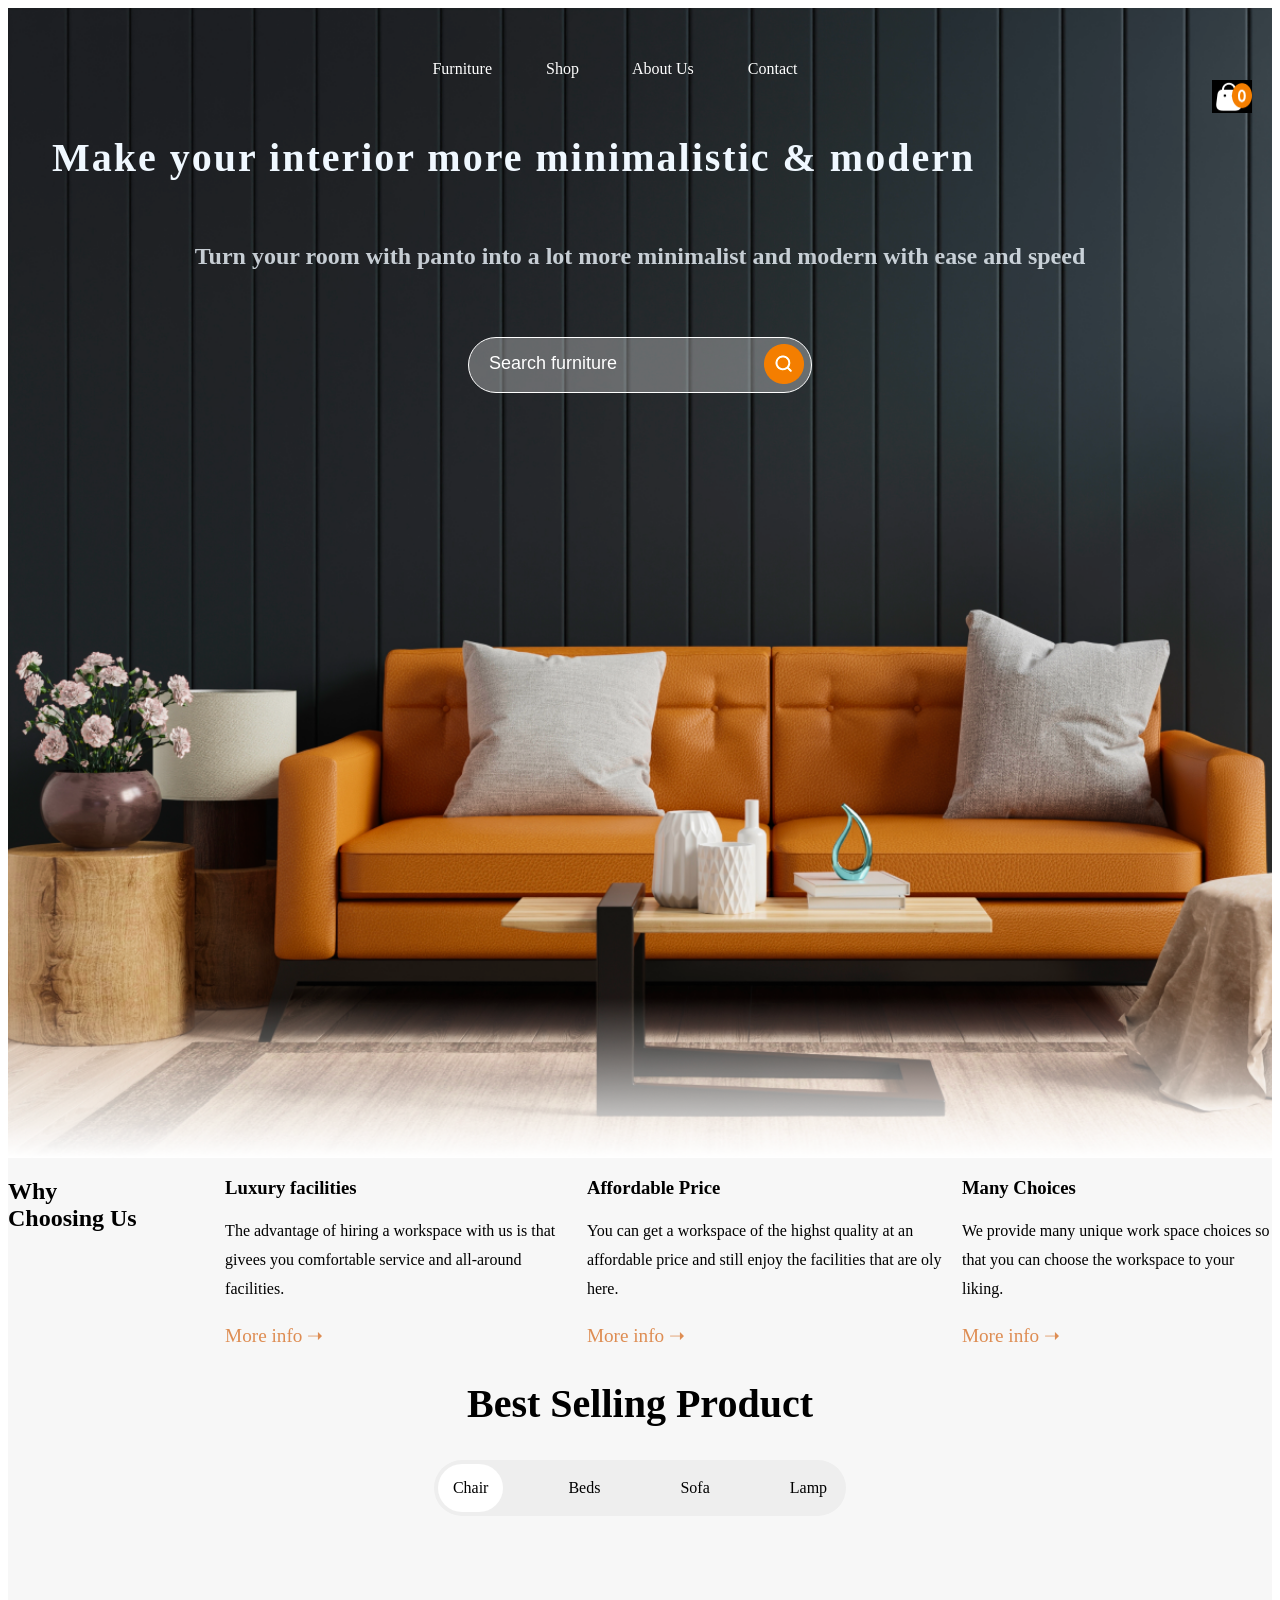
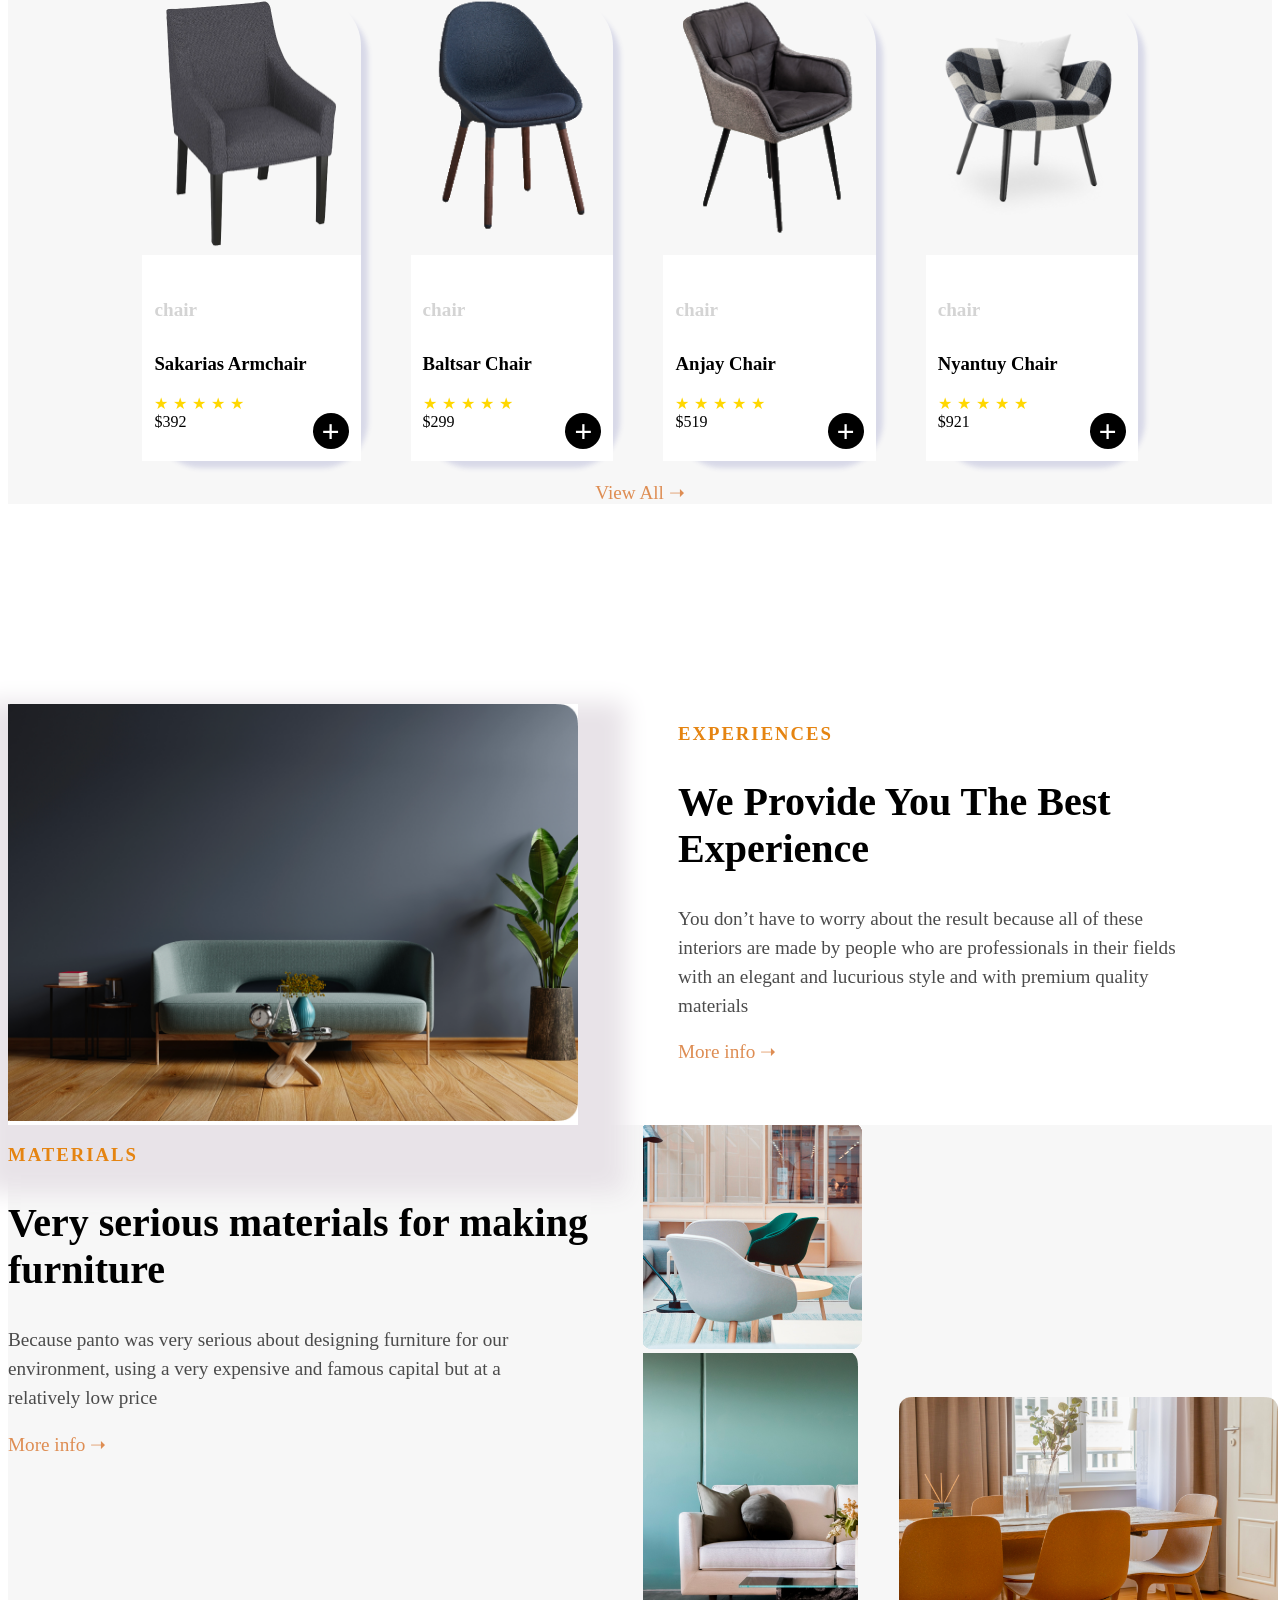
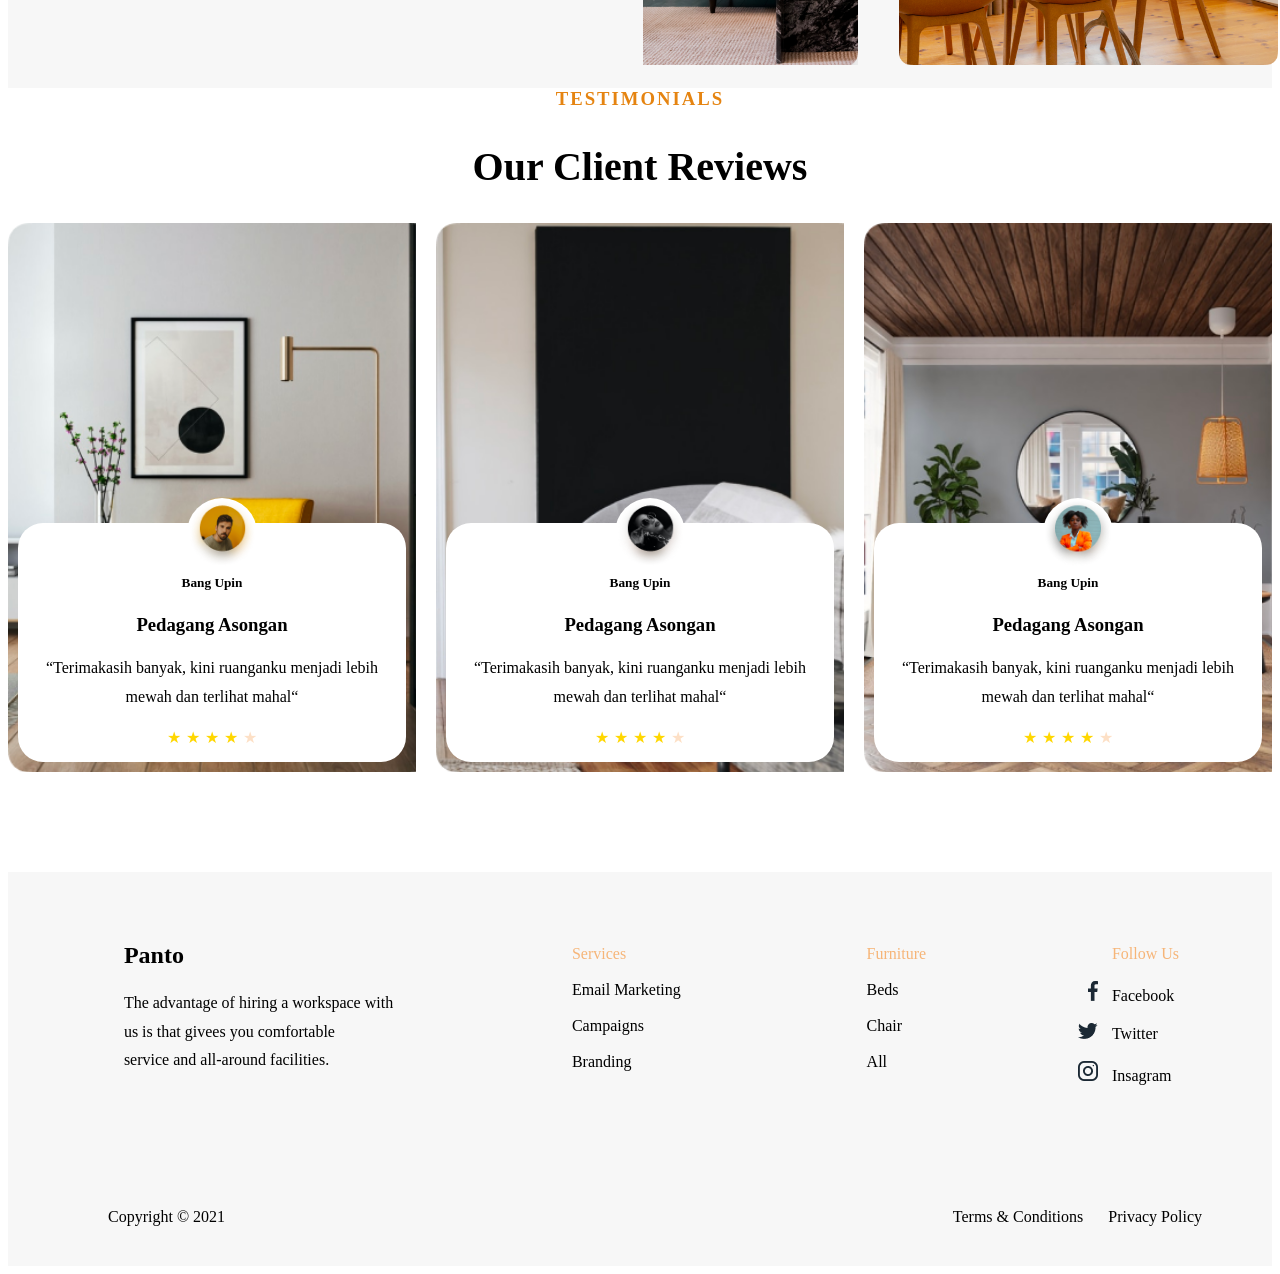
==== index.html @ 73bd2133 "initial nuclear design markup project" ====
<!DOCTYPE html>
<html>
    <head>

        <link rel="stylesheet" href="style.css">

    </head>
    <body>
        <div id="main-container"> 
<header id="main-header"> 
    <div id="top-bar"> 
    <nav>
       <a href="#"> furniture</a>
        <a href="#">shop</a>  
        <a href="#"> about us</a>
        <a href="#">contact</a>
    </nav>

    <img class="cart-btn" src="images/cart.png"> 

</div>


    <h1 class="hero-title">Make your interior more
        minimalistic & modern </h1>
        <h3 class="hero-subtitle"> Turn your room with panto into a lot more minimalist
            and modern with ease and speed</h3>

           <div class="search-bar-wrapper">
            <input type="search" placeholder="Search furniture" class="search-bar">
            <img class="search-btn" src="images/searchbtn.png" alt="search"> 
           </div> 
</header>

<section id="why-choose-us">
    
    <div class="features">
        <div style="width: 400px; ">
            <h2>Why <br> Choosing Us</h2>
        </div> 
        <div class="feature"> 
<h3>Luxury facilities </h3>
<p>The advantage of hiring a workspace with us is that givees you comfortable service and all-around facilities. </p>
<a href="#" class="arrow"> More info &#10141;</a>
        </div>
        <div class="feature">
            <h3>Affordable Price </h3>
            <p>You can get a workspace of the highst quality at an affordable price and still enjoy the facilities that are oly here. </p>
            <a href="#" class="arrow"> More info &#10141;</a>
                    </div>
                    <div class="feature">
                        <h3>Many Choices </h3>
                        <p>We provide many unique work space choices so that you can choose the workspace to your liking. </p>
                        <a href="#" class="arrow"> More info &#10141;</a>
                                </div>            
    </div>

</section>

<section>
    <div class="text-center">
        <h1>  Best Selling Product </h1>
        <div id="chairs-slider">
            <div class="active">Chair</div>
            <div>Beds</div>
            <div>Sofa</div>
            <div>Lamp</div>
        </div>
    </div>
    
    <div class="slides-container"> 
        <div class="slide-item">
            <img src="images/chair1.png" alt="chair1">
            <div class="slide-item-content">
                <h5>chair</h5>
                <h3> Sakarias Armchair </h3>
                <div class="rating-bar"> 
                    <div>&#9733;</div>
                    <div>&#9733;</div>
                    <div>&#9733;</div>
                    <div>&#9733;</div>
                    <div>&#9733;</div>
                </div>
                <div class="price-bar"> 
                    <div>$392</div>
                    <div class="plus-btn">&#43;</div>
                </div>
            </div>
        </div>
        <div class="slide-item">
            <img src="images/chair2.png" alt="chair1">
            <div class="slide-item-content">
                <h5>chair</h5>
                <h3> Baltsar Chair </h3>
                <div class="rating-bar"> 
                    <div>&#9733;</div>
                    <div>&#9733;</div>
                    <div>&#9733;</div>
                    <div>&#9733;</div>
                    <div>&#9733;</div>
                </div>
                <div class="price-bar"> 
                    <div>$299</div>
                    <div class="plus-btn">&#43;</div>
                </div>
            </div>
        </div>
        <div class="slide-item">
            <img src="images/chair3.png" alt="chair1">
            <div class="slide-item-content">
                <h5>chair</h5>
                <h3> Anjay Chair </h3>
                <div class="rating-bar"> 
                    <div>&#9733;</div>
                    <div>&#9733;</div>
                    <div>&#9733;</div>
                    <div>&#9733;</div>
                    <div>&#9733;</div>
                </div>
                <div class="price-bar"> 
                    <div>$519</div>
                    <div class="plus-btn">&#43;</div>
                </div>
            </div>
        </div>
        <div class="slide-item">
            <img src="images/chair4.png" alt="chair1">
            <div class="slide-item-content">
                <h5>chair</h5>
                <h3>Nyantuy Chair </h3>
                <div class="rating-bar"> 
                    <div>&#9733;</div>
                    <div>&#9733;</div>
                    <div>&#9733;</div>
                    <div>&#9733;</div>
                    <div>&#9733;</div>
                </div>
                <div class="price-bar"> 
                    <div>$921</div>
                    <div class="plus-btn">&#43;</div>
                </div>
            </div>
        </div>
    </div> 
    
    <a class="arrow text-center"> View All &#10141;</a> 

</section>


<section  style="background-color:#fff;display: flex;gap:100px;padding-top: 200px;">
   
<div style="box-shadow: 12px 33px 23px 35px rgba(232,227,232,1);"> 
    <img src="images/2.png" alt="Sofa" >
</div>

<div> 
    <h3 style="color:#E58411;letter-spacing: 2px;"> EXPERIENCES </h3>
    <h2 style="font-weight: bold;font-size: 2.5rem;"> We Provide You The Best Experience </h2>
    <p style="font-size: 1.2rem;color: #4B4B4B;"> You don’t have to worry about the result because all
        of these <br> interiors are made by people
        who are professionals in their fields <br>
        with an elegant and lucurious
         style and with premium quality <br> materials</p>
         <a href="#" class="arrow"> More info &#10141;</a>

        </div>
</section>

<section>
   <div class="photos"> 
     <div>
        <h3 style="color:#E58411;letter-spacing: 2px;">MATERIALS</h3>
        <h2 style="font-weight: bold;font-size: 2.5rem;"> Very serious materials for making furniture </h2>
        <p style="font-size: 1.2rem;color: #4B4B4B;">Because panto was very serious about designing furniture for
            our <br> environment, using a very expensive and
            famous capital but at a <br> relatively low price</p>
            <a href="#" class="arrow"> More info &#10141;</a>
    </div>
    
        <div> 
            <img src="images/11.png" alt="">
           <img src="images/12.png" alt="">
   </div>
   <div style="align-self:self-end" >
       <img src="images/3.png" alt="">
   </div>
      
</div>
</section>


    <section style="background-color: #FFFFFF;padding-bottom: 100px;">

   <div>
   <h3 style="color:#E58411;letter-spacing: 2px;text-align: center;">TESTIMONIALS </h3>
    <h2 style="font-weight: bold;font-size: 2.5rem;text-align: center;"> Our Client Reviews</h2>
</div>
<div class= "testimonials"> 
    <div class="testimonials-item" style="background-image: url(images/yellowchair.png);">
        <div class="testimonial-item-content">
            <div class="pos-relative" style="height: 30px;">
                <div class="testimonial-person" style="background-image: url(images/person1.png); "></div>
            </div>
            <h5>Bang Upin</h5>
            <h3> Pedagang Asongan </h3>
            <p>“Terimakasih banyak, kini ruanganku menjadi lebih mewah dan terlihat mahal“</p>
            
            <div class="rating-bar" style="justify-content: center;"> 
                <div>&#9733;</div>
                <div>&#9733;</div>
                <div>&#9733;</div>
                <div>&#9733;</div>
                <div style="color: #FDE0C6;">&#9733;</div>
            </div>
        </div>
     </div>   
     <div class="testimonials-item" style="background-image: url(images/blackcanvas.png);">
        <div class="testimonial-item-content">
            <div class="pos-relative" style="height: 30px;">
                <div class="testimonial-person" style="background-image: url(images/person2.png); "></div>
            </div>
            <h5>Bang Upin</h5>
            <h3> Pedagang Asongan </h3>
            <p>“Terimakasih banyak, kini ruanganku menjadi lebih mewah dan terlihat mahal“</p>
            
            <div class="rating-bar" style="justify-content: center;"> 
                <div>&#9733;</div>
                <div>&#9733;</div>
                <div>&#9733;</div>
                <div>&#9733;</div>
                <div style="color: #FDE0C6;">&#9733;</div>
            </div>
        </div>
     </div>   
     <div class="testimonials-item" style="background-image: url(images/roundmirror.png);">
        <div class="testimonial-item-content">
            <div class="pos-relative" style="height: 30px;">
                <div class="testimonial-person" style="background-image: url(images/person3.png); "></div>
            </div>
            <h5>Bang Upin</h5>
            <h3> Pedagang Asongan </h3>
            <p>“Terimakasih banyak, kini ruanganku menjadi lebih mewah dan terlihat mahal“</p>
            
            <div class="rating-bar" style="justify-content: center;"> 
                <div>&#9733;</div>
                <div>&#9733;</div>
                <div>&#9733;</div>
                <div>&#9733;</div>
                <div style="color: #FDE0C6;">&#9733;</div>
            </div>
        </div>
     </div>   
    </div> 
</section>

    <footer style="background-color: #F7F7F7; padding: 50px 20px 20px 50px;"> 
        <div class="footer"> 
        
            <div>
            <h2>Panto </h2>
<p> The advantage of hiring a workspace with <br>
     us is that givees you comfortable <br>
     service and all-around facilities.</p>
        
        </div>
<div>
    <ul>
        <li>Services</li>
        <li>Email Marketing</li>
        <li>Campaigns</li>
        <li>Branding</li>
        
    </ul>
 </div>
    <div>    
    <ul>
        <li>Furniture</li>
        <li>Beds</li>
        <li>Chair</li>
        <li>All</li>
    </ul>
</div>

<div>
    <ul>
        <li>Follow Us</li>
        <li style="list-style-image: url(images/001-facebook.png);" > Facebook</li>
        <li style="list-style-image: url(images/003-twitter.png);">Twitter</li>
        <li style="list-style-image: url(images/004-instagram.png);">Insagram</li>
        </ul>
</div>
</div>

<div style="display:flex; justify-content: space-between;padding:100px 50px 20px 50px"> 
    <div>
     Copyright © 2021
    </div>
    <div style="display: flex; gap:25px">
        <div>Terms & Conditions</div>
        <div>Privacy Policy </div>
    </div>
</div>
</footer>
    </body>

</html>
---- style.css ----
#main-container {
width: 100%;
margin: 0 auto;
background-color: #F7F7F7;
}


#main-header{
    padding-top: 50px;
    text-align: center;
    min-height: 1100px;
    color: #ffffff;
   background-image: url('./images/design.png'); 
    background-repeat: no-repeat;
    background-size: cover;
}
#main-header a {
    color: #ffffff;
}

#top-bar{
    position: relative;
   
}

 #top-bar .cart-btn {
    position:absolute;
    right:20px;
    width:40px;
    height:35px;
    object-fit: contain;

}

/* start search bar*/

.search-bar-wrapper {
position: relative;
display: inline-block;

}

.search-btn { 
position: absolute;
right: 8px;
top:7px;

}
.search-bar{
    border-radius: 30px;
    background-color: rgba(255,255,255,0.3);
    padding: 8px 20px;
    width: 344px;
    height:56px;
    border: 1px solid #ffffff;

}

.search-bar::placeholder{
    color:#ffffff;
    font-size:18px;
}

#main-header nav a {
    size: 18px;
    line-height: 21.09px;
    margin-right: 50px;
    text-decoration: none;
    text-transform: capitalize;
    border-radius: 30px;
}

.hero-title{
    max-width: 80%;
    text-align: center;
    font-size: 80px;
    padding-right:0cqi;
    line-height: 104px;
    letter-spacing: 2px;
    color: rgb(240, 248, 255);
    }
    
    .hero-subtitle{
    height: 76px;
    text-align: center;
    font-size: 24px;
    padding-right:0cqi;
    opacity: 80%;
    line-height: 38.4px;
    color: rgb(240, 248, 255);
    }


    .features{
        display: flex;
        gap: 20px;
    }

    .arrow{
        color:rgb(222, 141, 83);
        display: block;
        margin-top:20px;
        font-size: 1.2rem;
        text-decoration: none;
    }

    #chairs-slider{
        display: inline-flex;
        gap: 50px;
        padding: 4px;
        background-color:#eee;
        border-radius: 50px;
    }
    
    #chairs-slider div{
        padding:15px;
    }
    #chairs-slider div.active{
        background-color: #ffffff;
        border-radius: 25px;
    }
.experiences{
    text-align: left;

}
h1{
    font-weight: bold;
    font-size: 2.5rem!important;
    ;
}


.slides-container {
    display: flex;
    justify-content: center;
    gap: 50px;
    margin-top: 80px;
}

.slide-item {
    border-radius: 50px;
    box-shadow: 10px 10px 5px -3px rgba(216,217,232,1);
}

.slide-item img{
    height:255px;
}
  .slide-item h5{
    color:#D4D4D4;
    font-size: 1.2rem;
  }
.plus-btn{
border-radius: 50%;
background-color: black;
padding:6px;
color:#fff;
width:24px;
height:24px;
font-size: 2rem;
display:flex;
justify-content: center;
align-items: center;
font-weight: bold;
}
.price-bar{
    display: flex;
    justify-content: space-between;
}
.rating-bar{
    display: flex;
    gap:5px;
    color:gold;
}
.slide-item-content{
    padding: 12px;
    background-color:#fff;
}
.mainFooter{
    display: flex;
    
}

.text-center {
    text-align: center;
}

p{
    line-height: 1.8rem;
}


.photos{
    display: grid;
    grid-template-columns:50%  20% 30%;
    gap: 3px;
}

img{
    max-width: 100%;
}

.testimonials{
    display: flex;
    gap:20px;
}

.testimonials-item{
    padding: 300px 10px 10px 10px;
    background-size: cover;

}


.testimonial-person {
    position: absolute;
    width: 70px;
    height: 70px;
    border-radius: 50%;
    background-color: #fff;
    top: -25px;
    left: calc(50% - 25px);
    background-repeat: no-repeat;
    background-size: contain;
    background-position: center center;
}
.testimonial-item-content{
    background: #fff;
    text-align: center;
    border-radius: 25px;
    padding:0 20px 15px 20px;

}
.pos-relative {
    position: relative;
}

.footer{
    display: flex;
   justify-content: space-around;
   
}

ul {
    list-style-type: none;
}

li{
    margin-bottom: 4px;
    padding: 7px;
}

ul :first-child{
    color: #F6B578;
}
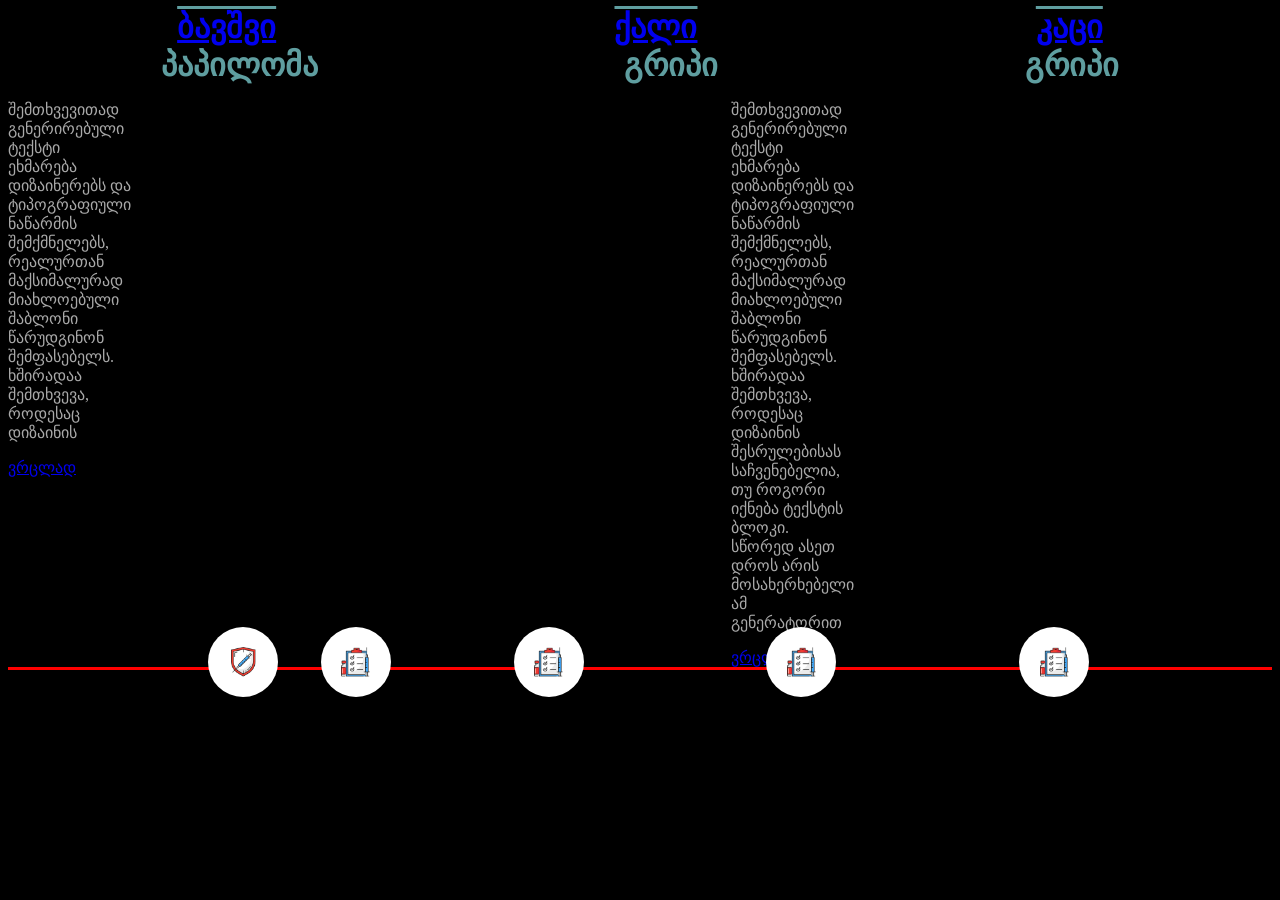
==== commit f3e1c92a: "initial project of virus project" ====
--- a/index.html
+++ b/index.html
@@ -1,308 +1,91 @@
 <!DOCTYPE html>
-<html>
-    <head>
+<html lang="en">
+<head>
+    <meta charset="UTF-8">
+    <meta name="viewport" content="width=device-width, initial-scale=1.0">
+    <link rel="stylesheet" href="style.css">
+    <title>vaccination calendar</title>
+</head>
 
-        <link rel="stylesheet" href="style.css">
+<body style="background-color: black;">
+    <header>
+        <nav class="main-nav">
+            <a href="#">ბავშვი </a>
+            <a href="#"> ქალი</a>
+            <a href="#">კაცი</a>
+        </nav>
+    </header>
 
-    </head>
-    <body>
-        <div id="main-container"> 
-<header id="main-header"> 
-    <div id="top-bar"> 
-    <nav>
-       <a href="#"> furniture</a>
-        <a href="#">shop</a>  
-        <a href="#"> about us</a>
-        <a href="#">contact</a>
-    </nav>
+<div class="virus">
+    <div>პაპილომა</div>
+    <div>გრიპი</div>
+    <div>გრიპი</div>
+</div>
 
-    <img class="cart-btn" src="images/cart.png"> 
+<div class="main-paragraphes">
+    <div>
+      <p> შემთხვევითად გენერირებული 
+        ტექსტი ეხმარება დიზაინერებს და 
+        ტიპოგრაფიული ნაწარმის 
+        შემქმნელებს, რეალურთან 
+        მაქსიმალურად მიახლოებული 
+        შაბლონი წარუდგინონ 
+        შემფასებელს. ხშირადაა 
+        შემთხვევა, როდესაც დიზაინის </p> 
+        <a href="#">ვრცლად </a>
+        </div>
+     <div>
+        <p> შემთხვევითად გენერირებული ტექსტი ეხმარება 
+            დიზაინერებს და ტიპოგრაფიული ნაწარმის 
+            შემქმნელებს, რეალურთან მაქსიმალურად 
+            მიახლოებული შაბლონი წარუდგინონ 
+            შემფასებელს. ხშირადაა შემთხვევა, როდესაც 
+            დიზაინის შესრულებისას საჩვენებელია, თუ 
+            როგორი იქნება ტექსტის ბლოკი. სწორედ ასეთ 
+            დროს არის მოსახერხებელი ამ გენერატორით </p>
+            <a href="#"> ვრცლად</a>
+        </div>
+    <div>
+        <p>
+            შემთხვევითად გენერირებული ტექსტი ეხმარება 
+            დიზაინერებს და ტიპოგრაფიული ნაწარმის 
+            შემქმნელებს, რეალურთან მაქსიმალურად 
+            მიახლოებული შაბლონი წარუდგინონ 
+            შემფასებელს. ხშირადაა შემთხვევა, როდესაც 
+            დიზაინის შესრულებისას საჩვენებელია, თუ 
+            როგორი იქნება ტექსტის ბლოკი. სწორედ ასეთ 
+            დროს არის მოსახერხებელი ამ გენერატორით
+        </p>
+        <a href="#"> ვრცლად</a>
+    </div>
+
+</div>
+
+<div class="main-equador"> 
+    
+    <div id="main"; class="circle" style="left: 200px;">    
+        <div style="background-image:url(images/firstimage.png);">
+        </div>
+    </div>
+
+    <div class="circle" style="left: calc(20% + 60px);">    
+        <div> </div>
+    </div>
+
+    <div class="circle" style="left:40%;">    
+        <div> </div>
+    </div>
+
+    <div class="circle" style="left:60%;">    
+    <div> </div>
+    </div>
+
+    <div class="circle" style="left:80%;">    
+        <div> </div>
+    </div>
 
 </div>
 
 
-    <h1 class="hero-title">Make your interior more
-        minimalistic & modern </h1>
-        <h3 class="hero-subtitle"> Turn your room with panto into a lot more minimalist
-            and modern with ease and speed</h3>
-
-           <div class="search-bar-wrapper">
-            <input type="search" placeholder="Search furniture" class="search-bar">
-            <img class="search-btn" src="images/searchbtn.png" alt="search"> 
-           </div> 
-</header>
-
-<section id="why-choose-us">
-    
-    <div class="features">
-        <div style="width: 400px; ">
-            <h2>Why <br> Choosing Us</h2>
-        </div> 
-        <div class="feature"> 
-<h3>Luxury facilities </h3>
-<p>The advantage of hiring a workspace with us is that givees you comfortable service and all-around facilities. </p>
-<a href="#" class="arrow"> More info &#10141;</a>
-        </div>
-        <div class="feature">
-            <h3>Affordable Price </h3>
-            <p>You can get a workspace of the highst quality at an affordable price and still enjoy the facilities that are oly here. </p>
-            <a href="#" class="arrow"> More info &#10141;</a>
-                    </div>
-                    <div class="feature">
-                        <h3>Many Choices </h3>
-                        <p>We provide many unique work space choices so that you can choose the workspace to your liking. </p>
-                        <a href="#" class="arrow"> More info &#10141;</a>
-                                </div>            
-    </div>
-
-</section>
-
-<section>
-    <div class="text-center">
-        <h1>  Best Selling Product </h1>
-        <div id="chairs-slider">
-            <div class="active">Chair</div>
-            <div>Beds</div>
-            <div>Sofa</div>
-            <div>Lamp</div>
-        </div>
-    </div>
-    
-    <div class="slides-container"> 
-        <div class="slide-item">
-            <img src="images/chair1.png" alt="chair1">
-            <div class="slide-item-content">
-                <h5>chair</h5>
-                <h3> Sakarias Armchair </h3>
-                <div class="rating-bar"> 
-                    <div>&#9733;</div>
-                    <div>&#9733;</div>
-                    <div>&#9733;</div>
-                    <div>&#9733;</div>
-                    <div>&#9733;</div>
-                </div>
-                <div class="price-bar"> 
-                    <div>$392</div>
-                    <div class="plus-btn">&#43;</div>
-                </div>
-            </div>
-        </div>
-        <div class="slide-item">
-            <img src="images/chair2.png" alt="chair1">
-            <div class="slide-item-content">
-                <h5>chair</h5>
-                <h3> Baltsar Chair </h3>
-                <div class="rating-bar"> 
-                    <div>&#9733;</div>
-                    <div>&#9733;</div>
-                    <div>&#9733;</div>
-                    <div>&#9733;</div>
-                    <div>&#9733;</div>
-                </div>
-                <div class="price-bar"> 
-                    <div>$299</div>
-                    <div class="plus-btn">&#43;</div>
-                </div>
-            </div>
-        </div>
-        <div class="slide-item">
-            <img src="images/chair3.png" alt="chair1">
-            <div class="slide-item-content">
-                <h5>chair</h5>
-                <h3> Anjay Chair </h3>
-                <div class="rating-bar"> 
-                    <div>&#9733;</div>
-                    <div>&#9733;</div>
-                    <div>&#9733;</div>
-                    <div>&#9733;</div>
-                    <div>&#9733;</div>
-                </div>
-                <div class="price-bar"> 
-                    <div>$519</div>
-                    <div class="plus-btn">&#43;</div>
-                </div>
-            </div>
-        </div>
-        <div class="slide-item">
-            <img src="images/chair4.png" alt="chair1">
-            <div class="slide-item-content">
-                <h5>chair</h5>
-                <h3>Nyantuy Chair </h3>
-                <div class="rating-bar"> 
-                    <div>&#9733;</div>
-                    <div>&#9733;</div>
-                    <div>&#9733;</div>
-                    <div>&#9733;</div>
-                    <div>&#9733;</div>
-                </div>
-                <div class="price-bar"> 
-                    <div>$921</div>
-                    <div class="plus-btn">&#43;</div>
-                </div>
-            </div>
-        </div>
-    </div> 
-    
-    <a class="arrow text-center"> View All &#10141;</a> 
-
-</section>
-
-
-<section  style="background-color:#fff;display: flex;gap:100px;padding-top: 200px;">
-   
-<div style="box-shadow: 12px 33px 23px 35px rgba(232,227,232,1);"> 
-    <img src="images/2.png" alt="Sofa" >
-</div>
-
-<div> 
-    <h3 style="color:#E58411;letter-spacing: 2px;"> EXPERIENCES </h3>
-    <h2 style="font-weight: bold;font-size: 2.5rem;"> We Provide You The Best Experience </h2>
-    <p style="font-size: 1.2rem;color: #4B4B4B;"> You don’t have to worry about the result because all
-        of these <br> interiors are made by people
-        who are professionals in their fields <br>
-        with an elegant and lucurious
-         style and with premium quality <br> materials</p>
-         <a href="#" class="arrow"> More info &#10141;</a>
-
-        </div>
-</section>
-
-<section>
-   <div class="photos"> 
-     <div>
-        <h3 style="color:#E58411;letter-spacing: 2px;">MATERIALS</h3>
-        <h2 style="font-weight: bold;font-size: 2.5rem;"> Very serious materials for making furniture </h2>
-        <p style="font-size: 1.2rem;color: #4B4B4B;">Because panto was very serious about designing furniture for
-            our <br> environment, using a very expensive and
-            famous capital but at a <br> relatively low price</p>
-            <a href="#" class="arrow"> More info &#10141;</a>
-    </div>
-    
-        <div> 
-            <img src="images/11.png" alt="">
-           <img src="images/12.png" alt="">
-   </div>
-   <div style="align-self:self-end" >
-       <img src="images/3.png" alt="">
-   </div>
-      
-</div>
-</section>
-
-
-    <section style="background-color: #FFFFFF;padding-bottom: 100px;">
-
-   <div>
-   <h3 style="color:#E58411;letter-spacing: 2px;text-align: center;">TESTIMONIALS </h3>
-    <h2 style="font-weight: bold;font-size: 2.5rem;text-align: center;"> Our Client Reviews</h2>
-</div>
-<div class= "testimonials"> 
-    <div class="testimonials-item" style="background-image: url(images/yellowchair.png);">
-        <div class="testimonial-item-content">
-            <div class="pos-relative" style="height: 30px;">
-                <div class="testimonial-person" style="background-image: url(images/person1.png); "></div>
-            </div>
-            <h5>Bang Upin</h5>
-            <h3> Pedagang Asongan </h3>
-            <p>“Terimakasih banyak, kini ruanganku menjadi lebih mewah dan terlihat mahal“</p>
-            
-            <div class="rating-bar" style="justify-content: center;"> 
-                <div>&#9733;</div>
-                <div>&#9733;</div>
-                <div>&#9733;</div>
-                <div>&#9733;</div>
-                <div style="color: #FDE0C6;">&#9733;</div>
-            </div>
-        </div>
-     </div>   
-     <div class="testimonials-item" style="background-image: url(images/blackcanvas.png);">
-        <div class="testimonial-item-content">
-            <div class="pos-relative" style="height: 30px;">
-                <div class="testimonial-person" style="background-image: url(images/person2.png); "></div>
-            </div>
-            <h5>Bang Upin</h5>
-            <h3> Pedagang Asongan </h3>
-            <p>“Terimakasih banyak, kini ruanganku menjadi lebih mewah dan terlihat mahal“</p>
-            
-            <div class="rating-bar" style="justify-content: center;"> 
-                <div>&#9733;</div>
-                <div>&#9733;</div>
-                <div>&#9733;</div>
-                <div>&#9733;</div>
-                <div style="color: #FDE0C6;">&#9733;</div>
-            </div>
-        </div>
-     </div>   
-     <div class="testimonials-item" style="background-image: url(images/roundmirror.png);">
-        <div class="testimonial-item-content">
-            <div class="pos-relative" style="height: 30px;">
-                <div class="testimonial-person" style="background-image: url(images/person3.png); "></div>
-            </div>
-            <h5>Bang Upin</h5>
-            <h3> Pedagang Asongan </h3>
-            <p>“Terimakasih banyak, kini ruanganku menjadi lebih mewah dan terlihat mahal“</p>
-            
-            <div class="rating-bar" style="justify-content: center;"> 
-                <div>&#9733;</div>
-                <div>&#9733;</div>
-                <div>&#9733;</div>
-                <div>&#9733;</div>
-                <div style="color: #FDE0C6;">&#9733;</div>
-            </div>
-        </div>
-     </div>   
-    </div> 
-</section>
-
-    <footer style="background-color: #F7F7F7; padding: 50px 20px 20px 50px;"> 
-        <div class="footer"> 
-        
-            <div>
-            <h2>Panto </h2>
-<p> The advantage of hiring a workspace with <br>
-     us is that givees you comfortable <br>
-     service and all-around facilities.</p>
-        
-        </div>
-<div>
-    <ul>
-        <li>Services</li>
-        <li>Email Marketing</li>
-        <li>Campaigns</li>
-        <li>Branding</li>
-        
-    </ul>
- </div>
-    <div>    
-    <ul>
-        <li>Furniture</li>
-        <li>Beds</li>
-        <li>Chair</li>
-        <li>All</li>
-    </ul>
-</div>
-
-<div>
-    <ul>
-        <li>Follow Us</li>
-        <li style="list-style-image: url(images/001-facebook.png);" > Facebook</li>
-        <li style="list-style-image: url(images/003-twitter.png);">Twitter</li>
-        <li style="list-style-image: url(images/004-instagram.png);">Insagram</li>
-        </ul>
-</div>
-</div>
-
-<div style="display:flex; justify-content: space-between;padding:100px 50px 20px 50px"> 
-    <div>
-     Copyright © 2021
-    </div>
-    <div style="display: flex; gap:25px">
-        <div>Terms & Conditions</div>
-        <div>Privacy Policy </div>
-    </div>
-</div>
-</footer>
-    </body>
-
-</html>
-
+</body>
+</html>
--- a/style.css
+++ b/style.css
@@ -1,255 +1,57 @@
-#main-container {
-width: 100%;
-margin: 0 auto;
-background-color: #F7F7F7;
+
+.main-nav {
+    font-weight: bold;
+    font-size: 2rem;
+    color: cadetblue;
+    display: flex;
+    justify-content: space-around;
+    text-decoration-line: overline;
+   
 }
 
 
-#main-header{
-    padding-top: 50px;
-    text-align: center;
-    min-height: 1100px;
-    color: #ffffff;
-   background-image: url('./images/design.png'); 
-    background-repeat: no-repeat;
-    background-size: cover;
-}
-#main-header a {
-    color: #ffffff;
+
+.virus {
+    font-weight: bold;
+    font-size: 2rem;
+    color: cadetblue;
+    display: flex;
+    justify-content: space-around;
 }
 
-#top-bar{
-    position: relative;
-   
-}
-
- #top-bar .cart-btn {
-    position:absolute;
-    right:20px;
-    width:40px;
-    height:35px;
-    object-fit: contain;
+.main-paragraphes {
+    color: darkgray;
+    justify-content: space-around;
+    display: flex;
+    font-size: 1rem;
+    gap:600px;
 
 }
 
-/* start search bar*/
-
-.search-bar-wrapper {
-position: relative;
-display: inline-block;
-
+.main-equador{
+   background-color: red;
+   border-width: 5px;
+   height: 3px;
+   position: relative;
 }
 
-.search-btn { 
-position: absolute;
-right: 8px;
-top:7px;
-
-}
-.search-bar{
-    border-radius: 30px;
-    background-color: rgba(255,255,255,0.3);
-    padding: 8px 20px;
-    width: 344px;
-    height:56px;
-    border: 1px solid #ffffff;
-
-}
-
-.search-bar::placeholder{
-    color:#ffffff;
-    font-size:18px;
-}
-
-#main-header nav a {
-    size: 18px;
-    line-height: 21.09px;
-    margin-right: 50px;
-    text-decoration: none;
-    text-transform: capitalize;
-    border-radius: 30px;
-}
-
-.hero-title{
-    max-width: 80%;
-    text-align: center;
-    font-size: 80px;
-    padding-right:0cqi;
-    line-height: 104px;
-    letter-spacing: 2px;
-    color: rgb(240, 248, 255);
-    }
-    
-    .hero-subtitle{
-    height: 76px;
-    text-align: center;
-    font-size: 24px;
-    padding-right:0cqi;
-    opacity: 80%;
-    line-height: 38.4px;
-    color: rgb(240, 248, 255);
-    }
-
-
-    .features{
-        display: flex;
-        gap: 20px;
-    }
-
-    .arrow{
-        color:rgb(222, 141, 83);
-        display: block;
-        margin-top:20px;
-        font-size: 1.2rem;
-        text-decoration: none;
-    }
-
-    #chairs-slider{
-        display: inline-flex;
-        gap: 50px;
-        padding: 4px;
-        background-color:#eee;
-        border-radius: 50px;
-    }
-    
-    #chairs-slider div{
-        padding:15px;
-    }
-    #chairs-slider div.active{
-        background-color: #ffffff;
-        border-radius: 25px;
-    }
-.experiences{
-    text-align: left;
-
-}
-h1{
-    font-weight: bold;
-    font-size: 2.5rem!important;
-    ;
-}
-
-
-.slides-container {
-    display: flex;
-    justify-content: center;
-    gap: 50px;
-    margin-top: 80px;
-}
-
-.slide-item {
-    border-radius: 50px;
-    box-shadow: 10px 10px 5px -3px rgba(216,217,232,1);
-}
-
-.slide-item img{
-    height:255px;
-}
-  .slide-item h5{
-    color:#D4D4D4;
-    font-size: 1.2rem;
-  }
-.plus-btn{
-border-radius: 50%;
-background-color: black;
-padding:6px;
-color:#fff;
-width:24px;
-height:24px;
-font-size: 2rem;
-display:flex;
-justify-content: center;
-align-items: center;
-font-weight: bold;
-}
-.price-bar{
-    display: flex;
-    justify-content: space-between;
-}
-.rating-bar{
-    display: flex;
-    gap:5px;
-    color:gold;
-}
-.slide-item-content{
-    padding: 12px;
-    background-color:#fff;
-}
-.mainFooter{
-    display: flex;
+.circle{
+    width: 30px;
+    height: 30px;
+    padding: 20px;
+    background-color: white;
+    border-radius: 50%;
+    position: absolute;
+    top:-40px;
     
 }
 
-.text-center {
-    text-align: center;
-}
-
-p{
-    line-height: 1.8rem;
-}
-
-
-.photos{
-    display: grid;
-    grid-template-columns:50%  20% 30%;
-    gap: 3px;
-}
-
-img{
-    max-width: 100%;
-}
-
-.testimonials{
-    display: flex;
-    gap:20px;
-}
-
-.testimonials-item{
-    padding: 300px 10px 10px 10px;
-    background-size: cover;
-
-}
-
-
-.testimonial-person {
-    position: absolute;
-    width: 70px;
-    height: 70px;
-    border-radius: 50%;
-    background-color: #fff;
-    top: -25px;
-    left: calc(50% - 25px);
+.circle div{
+    width: 100%;
+    height: 100%;
+    background-color: white;
+    background-image: url(images/calendar.png);
     background-repeat: no-repeat;
+    background-position: center center;
     background-size: contain;
-    background-position: center center;
-}
-.testimonial-item-content{
-    background: #fff;
-    text-align: center;
-    border-radius: 25px;
-    padding:0 20px 15px 20px;
-
-}
-.pos-relative {
-    position: relative;
-}
-
-.footer{
-    display: flex;
-   justify-content: space-around;
-   
-}
-
-ul {
-    list-style-type: none;
-}
-
-li{
-    margin-bottom: 4px;
-    padding: 7px;
-}
-
-ul :first-child{
-    color: #F6B578;
-}
-
+}
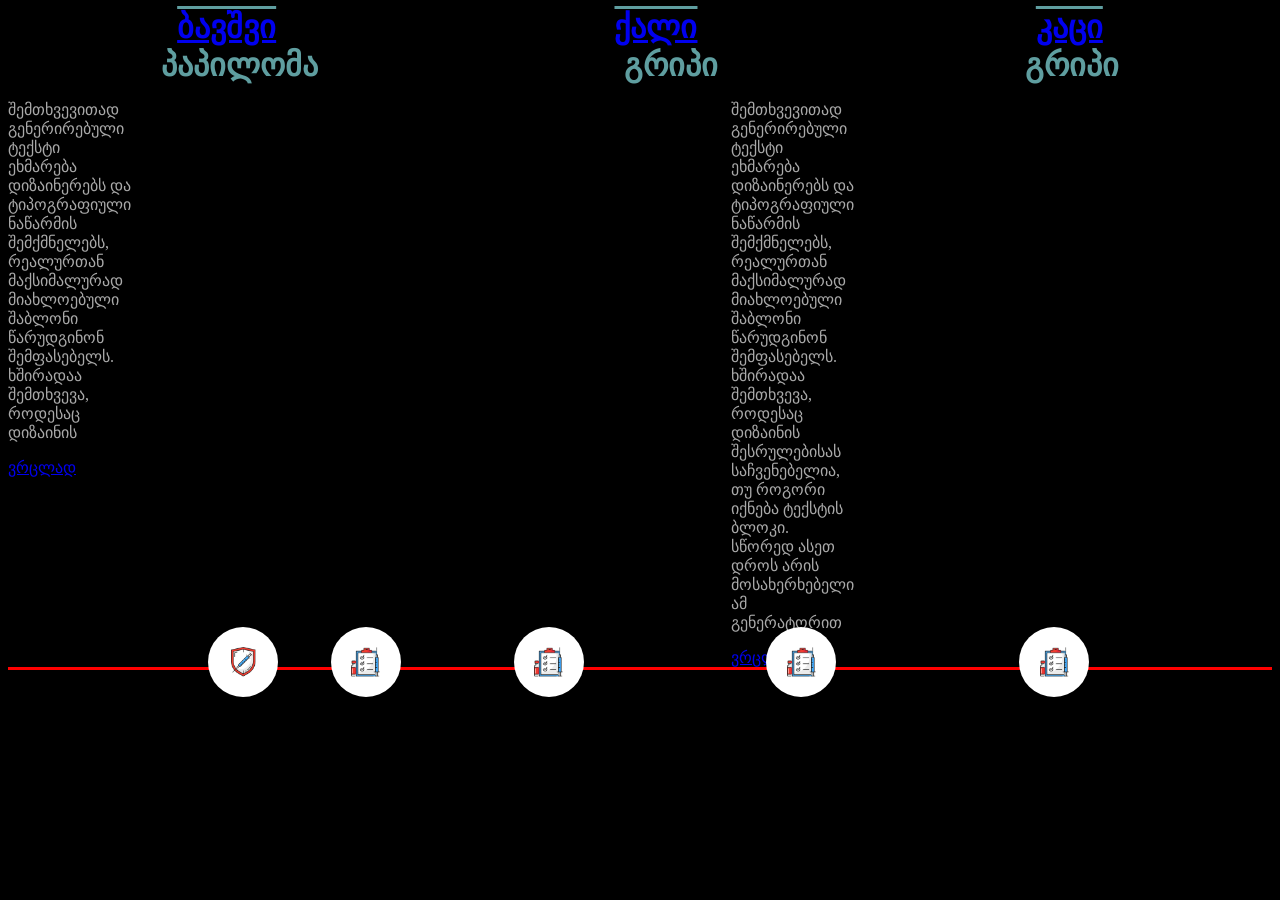
==== commit 38801e9b: "virus project" ====
--- a/index.html
+++ b/index.html
@@ -63,12 +63,12 @@
 
 <div class="main-equador"> 
     
-    <div id="main"; class="circle" style="left: 200px;">    
+    <div id="main" class="circle" style="left: 200px;">    
         <div style="background-image:url(images/firstimage.png);">
         </div>
     </div>
 
-    <div class="circle" style="left: calc(20% + 60px);">    
+    <div class="circle" style="left: calc(20% + 70px);">    
         <div> </div>
     </div>
 
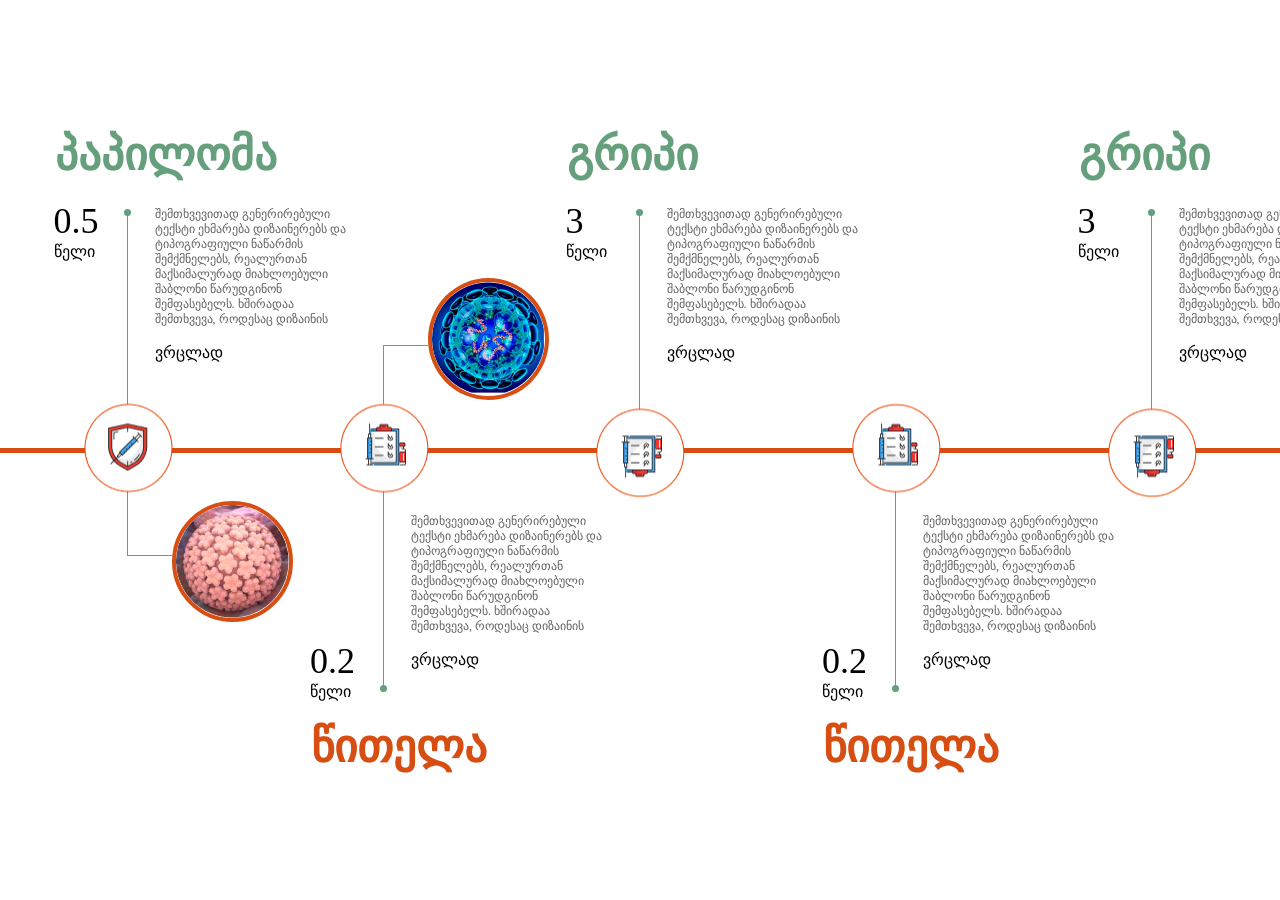
==== commit 2d49821a: "main stracture of virus web-page" ====
--- a/index.html
+++ b/index.html
@@ -6,86 +6,155 @@
     <link rel="stylesheet" href="style.css">
     <title>vaccination calendar</title>
 </head>
+<body>
+    <section class="timeline-wrapper" id="timeline-wrapper">
+        <div class="timeline">
+            <div class="card-wrapper">
+                <h2 class="virus-name"> პაპილომა </h2>
+                <div class="top-content-wrapper">
+                    <div class="side-content-holder"> 
+                        <span class="year-number">0.5</span>
+                        <span class="year-text">წელი</span>
+                    </div>
+                    <div class="side-content-holder"> 
+                        <p>შემთხვევითად გენერირებული 
+                            ტექსტი ეხმარება დიზაინერებს და 
+                            ტიპოგრაფიული ნაწარმის 
+                            შემქმნელებს, რეალურთან 
+                            მაქსიმალურად მიახლოებული 
+                            შაბლონი წარუდგინონ 
+                            შემფასებელს. ხშირადაა 
+                            შემთხვევა, როდესაც დიზაინის </p>
+                            <a href="#"> ვრცლად </a>      
+                    </div>                  
+                </div>
+                <div class="timeline-item"> 
+                    <img src="images/vaccine.png" alt="vaccine">
+                </div>
+                <div class="virus-icon-borders"> </div>
+                <img class="virus-img" src="images/virus.png" alt="virus">
+            </div>   
+            <div class="card-wrapper">
+                <h2 class="virus-name"> წითელა </h2>
+                <div class="top-content-wrapper">
+                    <div class="side-content-holder"> 
+                        <span class="year-number">0.2</span>
+                        <span class="year-text">წელი</span>
+                    </div>
+                    <div class="side-content-holder"> 
+                        <p>შემთხვევითად გენერირებული 
+                            ტექსტი ეხმარება დიზაინერებს და 
+                            ტიპოგრაფიული ნაწარმის 
+                            შემქმნელებს, რეალურთან 
+                            მაქსიმალურად მიახლოებული 
+                            შაბლონი წარუდგინონ 
+                            შემფასებელს. ხშირადაა 
+                            შემთხვევა, როდესაც დიზაინის </p>
 
-<body style="background-color: black;">
-    <header>
-        <nav class="main-nav">
-            <a href="#">ბავშვი </a>
-            <a href="#"> ქალი</a>
-            <a href="#">კაცი</a>
-        </nav>
-    </header>
+                            <a href="#"> ვრცლად </a>           
+                </div>  
+                  </div>  
 
-<div class="virus">
-    <div>პაპილომა</div>
-    <div>გრიპი</div>
-    <div>გრიპი</div>
-</div>
+                <div id="screening" class="timeline-item"> 
+                    <img src="images/screening.png" alt="screening">
+                </div>
+                <div class="virus-icon-borders"> </div>
+                <img class="virus-img" src="images/virus2.png" alt="virus">
+            </div>
+         
+            
 
-<div class="main-paragraphes">
-    <div>
-      <p> შემთხვევითად გენერირებული 
-        ტექსტი ეხმარება დიზაინერებს და 
-        ტიპოგრაფიული ნაწარმის 
-        შემქმნელებს, რეალურთან 
-        მაქსიმალურად მიახლოებული 
-        შაბლონი წარუდგინონ 
-        შემფასებელს. ხშირადაა 
-        შემთხვევა, როდესაც დიზაინის </p> 
-        <a href="#">ვრცლად </a>
-        </div>
-     <div>
-        <p> შემთხვევითად გენერირებული ტექსტი ეხმარება 
-            დიზაინერებს და ტიპოგრაფიული ნაწარმის 
-            შემქმნელებს, რეალურთან მაქსიმალურად 
-            მიახლოებული შაბლონი წარუდგინონ 
-            შემფასებელს. ხშირადაა შემთხვევა, როდესაც 
-            დიზაინის შესრულებისას საჩვენებელია, თუ 
-            როგორი იქნება ტექსტის ბლოკი. სწორედ ასეთ 
-            დროს არის მოსახერხებელი ამ გენერატორით </p>
-            <a href="#"> ვრცლად</a>
-        </div>
-    <div>
-        <p>
-            შემთხვევითად გენერირებული ტექსტი ეხმარება 
-            დიზაინერებს და ტიპოგრაფიული ნაწარმის 
-            შემქმნელებს, რეალურთან მაქსიმალურად 
-            მიახლოებული შაბლონი წარუდგინონ 
-            შემფასებელს. ხშირადაა შემთხვევა, როდესაც 
-            დიზაინის შესრულებისას საჩვენებელია, თუ 
-            როგორი იქნება ტექსტის ბლოკი. სწორედ ასეთ 
-            დროს არის მოსახერხებელი ამ გენერატორით
-        </p>
-        <a href="#"> ვრცლად</a>
-    </div>
+            <div class="card-wrapper">
+                <h2 class="virus-name">გრიპი </h2>
+                <div class="top-content-wrapper">
+                    <div class="side-content-holder"> 
+                        <span class="year-number">3</span>
+                        <span class="year-text">წელი</span>
+                    </div>
+                    <div class="side-content-holder"> 
+                        <p>შემთხვევითად გენერირებული 
+                            ტექსტი ეხმარება დიზაინერებს და 
+                            ტიპოგრაფიული ნაწარმის 
+                            შემქმნელებს, რეალურთან 
+                            მაქსიმალურად მიახლოებული 
+                            შაბლონი წარუდგინონ 
+                            შემფასებელს. ხშირადაა 
+                            შემთხვევა, როდესაც დიზაინის </p>
 
-</div>
+                            <a href="#"> ვრცლად </a>           
+                </div>  
+                  </div>  
 
-<div class="main-equador"> 
-    
-    <div id="main" class="circle" style="left: 200px;">    
-        <div style="background-image:url(images/firstimage.png);">
-        </div>
-    </div>
+                <div id="screening" class="timeline-item"> 
+                    <img src="images/screening.png" alt="screening">
+                </div>
+                <div class="virus-icon-borders ver-border"> </div>
+                </div>
+           
 
-    <div class="circle" style="left: calc(20% + 70px);">    
-        <div> </div>
-    </div>
+            <div class="card-wrapper">
+                <h2 class="virus-name"> წითელა </h2>
+                <div class="top-content-wrapper">
+                    <div class="side-content-holder"> 
+                        <span class="year-number">0.2</span>
+                        <span class="year-text">წელი</span>
+                    </div>
+                    <div class="side-content-holder"> 
+                        <p>შემთხვევითად გენერირებული 
+                            ტექსტი ეხმარება დიზაინერებს და 
+                            ტიპოგრაფიული ნაწარმის 
+                            შემქმნელებს, რეალურთან 
+                            მაქსიმალურად მიახლოებული 
+                            შაბლონი წარუდგინონ 
+                            შემფასებელს. ხშირადაა 
+                            შემთხვევა, როდესაც დიზაინის </p>
 
-    <div class="circle" style="left:40%;">    
-        <div> </div>
-    </div>
+                            <a href="#"> ვრცლად </a>           
+                </div>  
+                  </div>  
 
-    <div class="circle" style="left:60%;">    
-    <div> </div>
-    </div>
-
-    <div class="circle" style="left:80%;">    
-        <div> </div>
-    </div>
-
-</div>
+                <div id="screening" class="timeline-item"> 
+                    <img src="images/screening.png" alt="screening">
+                </div>
+                <div class="virus-icon-borders ver-border"> </div>
+                
+            </div>
+            
 
 
+            <div class="card-wrapper">
+                <h2 class="virus-name"> გრიპი </h2>
+                <div class="top-content-wrapper">
+                    <div class="side-content-holder"> 
+                        <span class="year-number">3</span>
+                        <span class="year-text">წელი</span>
+                    </div>
+                    <div class="side-content-holder"> 
+                        <p>შემთხვევითად გენერირებული 
+                            ტექსტი ეხმარება დიზაინერებს და 
+                            ტიპოგრაფიული ნაწარმის 
+                            შემქმნელებს, რეალურთან 
+                            მაქსიმალურად მიახლოებული 
+                            შაბლონი წარუდგინონ 
+                            შემფასებელს. ხშირადაა 
+                            შემთხვევა, როდესაც დიზაინის </p>
+
+                            <a href="#"> ვრცლად </a>           
+                </div>  
+                  </div>  
+
+                <div id="screening" class="timeline-item"> 
+                    <img src="images/screening.png" alt="screening">
+                </div>
+                <div class="virus-icon-borders ver-border"> </div>
+                
+            </div>
+            
+
+
+        </div>
+     </section>
+
 </body>
+
 </html>
--- a/style.css
+++ b/style.css
@@ -1,57 +1,138 @@
 
-.main-nav {
-    font-weight: bold;
-    font-size: 2rem;
-    color: cadetblue;
+
+*{
+    margin:0;
+    padding:0;
+}
+
+
+section.timeline-wrapper{
+    width:100%;
+    height:100vh;
+    display:flex;
+    align-items: center;
+}
+h2.virus-name{
+    color: #659F7C;
+    font-size: 45px;
+    position: absolute;
+    top:-320px;
+    left:-29px;
+}
+.timeline{
+    position: relative;
+    width:100vw;
+    height:5px;
+    background-color: #d74e12;
     display: flex;
     justify-content: space-around;
-    text-decoration-line: overline;
+
+}
+
+.timeline-item img{
+    transform:translateY(-50%);
+    position: relative;
+    z-index: 1;
+}
+
+#screening{
+    transform:rotate(180deg);
+}
+
+.card-wrapper{
+    position: relative;
+    display: flex;
+}
+
+.virus-icon-borders{
+    position: absolute;
+    width:44px;
+    height:342px;
+    top:-235px;
+    left:43px;
+    border-left: 1px solid #659F7C;  
+    border-bottom: 1px solid #659F7C;;
+}
+.ver-border {
+    width: 0;
+    height: 270px;
+}
+
+.virus-icon-borders:before{
+    content: "";
+    width:7px;
+    height:7px;
+    border-radius:50%;
+    position: absolute;
+    top:-4px;
+    left:-4px;
+    background-color: #659F7C;
+}
+.virus-img {
+    position: absolute;
+    left:88px;
+    top:53px;
+    border:4px solid  #d74e12;
+    border-radius: 50%;
+}
+
+.top-content-wrapper{
+    width:295px;
+    display: flex;
+    justify-content: space-between;
+    position: absolute;
+    top:-248px;
+    left:-30px;
+  
+}
+
+
+.side-content-holder p{
+width:194px;
+color:#616161;
+font-size: 12px;
+margin-top:7px;
+margin-bottom: 1rem;
+}
+
+ .side-content-holder{
+    display: flex;
+    flex-direction: column;
+}  
+
+.side-content-holder a{
+    color:#000;
+    font-size: 16px;
+    text-decoration: none;
+}
+ .timeline-item{  
+    z-index:2;
+ } 
+
+
+.side-content-holder .year-number{
+    font-size: 36px;
+}
+
+.card-wrapper:nth-child(even), .card-wrapper:nth-child(even) .top-content-wrapper, .card-wrapper:nth-child(even) h2 {
+transform:rotate(180deg) scale(-1,1);
+}
+
+
+.card-wrapper:nth-child(even) .virus-icon-borders {
+    z-index: -1;
+}
+
+.card-wrapper:nth-child(even) .side-content-holder{
+    justify-content: flex-end;
+}
+
+.card-wrapper:nth-child(even) a{
+    margin-bottom:32px;
    
 }
 
-
-
-.virus {
-    font-weight: bold;
-    font-size: 2rem;
-    color: cadetblue;
-    display: flex;
-    justify-content: space-around;
-}
-
-.main-paragraphes {
-    color: darkgray;
-    justify-content: space-around;
-    display: flex;
-    font-size: 1rem;
-    gap:600px;
-
-}
-
-.main-equador{
-   background-color: red;
-   border-width: 5px;
-   height: 3px;
-   position: relative;
-}
-
-.circle{
-    width: 30px;
-    height: 30px;
-    padding: 20px;
-    background-color: white;
-    border-radius: 50%;
-    position: absolute;
-    top:-40px;
-    
-}
-
-.circle div{
-    width: 100%;
-    height: 100%;
-    background-color: white;
-    background-image: url(images/calendar.png);
-    background-repeat: no-repeat;
-    background-position: center center;
-    background-size: contain;
+.card-wrapper:nth-child(even) h2{
+    color:#d74e12;
+   
 }
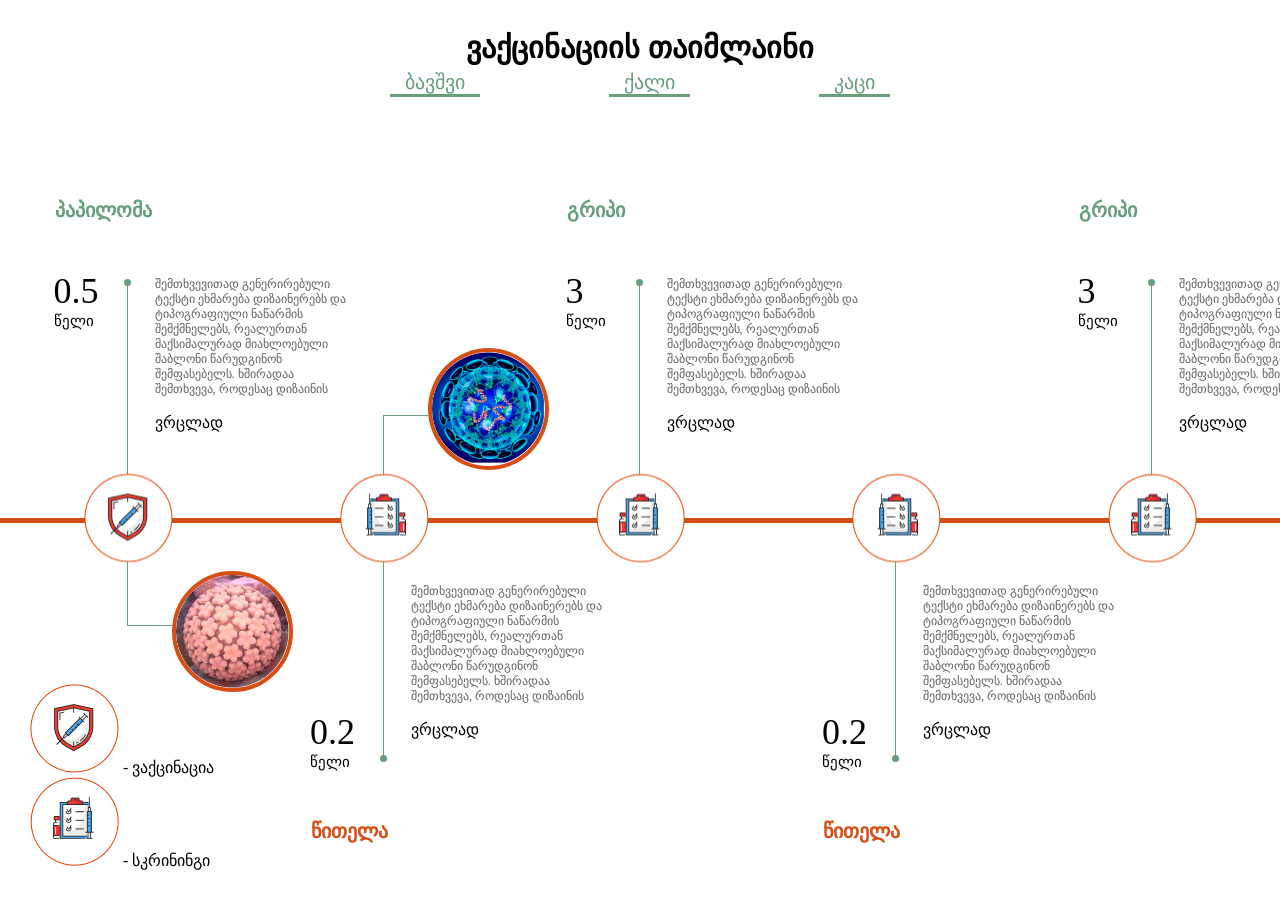
==== commit 089df6f1: "final version of virus project" ====
--- a/index.html
+++ b/index.html
@@ -8,6 +8,16 @@
 </head>
 <body>
     <section class="timeline-wrapper" id="timeline-wrapper">
+        <div class="timeline-header">
+            <h1>ვაქცინაციის თაიმლაინი</h1>
+            <nav class="header-navigation">
+                <ul>
+                    <li class="tab-nav-item active">ბავშვი</li>
+                    <li class="tab-nav-item">ქალი</li>
+                    <li class="tab-nav-item">კაცი</li>
+                </ul>
+            </nav>
+        </div>
         <div class="timeline">
             <div class="card-wrapper">
                 <h2 class="virus-name"> პაპილომა </h2>
@@ -55,7 +65,7 @@
                 </div>  
                   </div>  
 
-                <div id="screening" class="timeline-item"> 
+                <div class="timeline-item"> 
                     <img src="images/screening.png" alt="screening">
                 </div>
                 <div class="virus-icon-borders"> </div>
@@ -85,8 +95,8 @@
                 </div>  
                   </div>  
 
-                <div id="screening" class="timeline-item"> 
-                    <img src="images/screening.png" alt="screening">
+                <div class="timeline-item"> 
+                    <img  class="vaccine" src="images/screening.png" alt="screening">
                 </div>
                 <div class="virus-icon-borders ver-border"> </div>
                 </div>
@@ -113,7 +123,7 @@
                 </div>  
                   </div>  
 
-                <div id="screening" class="timeline-item"> 
+                <div class="timeline-item"> 
                     <img src="images/screening.png" alt="screening">
                 </div>
                 <div class="virus-icon-borders ver-border"> </div>
@@ -143,15 +153,22 @@
                 </div>  
                   </div>  
 
-                <div id="screening" class="timeline-item"> 
-                    <img src="images/screening.png" alt="screening">
+                <div class="timeline-item"> 
+                    <img class="vaccine" src="images/screening.png" alt="screening">
                 </div>
                 <div class="virus-icon-borders ver-border"> </div>
-                
-            </div>
+         </div>
             
 
 
+        <div class="timeline-marks">
+            <div class="map-item">
+                <img src="images/vaccine.png" alt="vaccine">
+                <span> - ვაქცინაცია </span>
+            </div>
+            <div class="map-item">
+                <img src="images/screening.png" alt="">
+                <span> - სკრინინგი </span>
         </div>
      </section>
 
--- a/style.css
+++ b/style.css
@@ -3,24 +3,31 @@
 *{
     margin:0;
     padding:0;
+   
 }
 
+body{
+    max-width: 100%;
+}
 
 section.timeline-wrapper{
     width:100%;
     height:100vh;
     display:flex;
     align-items: center;
+    flex-direction: column;
+    justify-content: center;
 }
 h2.virus-name{
     color: #659F7C;
-    font-size: 45px;
+    font-size: 20px;
     position: absolute;
     top:-320px;
     left:-29px;
 }
 .timeline{
     position: relative;
+    top:70px;
     width:100vw;
     height:5px;
     background-color: #d74e12;
@@ -35,13 +42,10 @@
     z-index: 1;
 }
 
-#screening{
-    transform:rotate(180deg);
-}
-
 .card-wrapper{
     position: relative;
     display: flex;
+    font-size: 15px;
 }
 
 .virus-icon-borders{
@@ -53,6 +57,7 @@
     border-left: 1px solid #659F7C;  
     border-bottom: 1px solid #659F7C;;
 }
+
 .ver-border {
     width: 0;
     height: 270px;
@@ -86,7 +91,6 @@
   
 }
 
-
 .side-content-holder p{
 width:194px;
 color:#616161;
@@ -105,9 +109,12 @@
     font-size: 16px;
     text-decoration: none;
 }
- .timeline-item{  
+
+ .timeline-item {  
     z-index:2;
+   
  } 
+
 
 
 .side-content-holder .year-number{
@@ -117,6 +124,10 @@
 .card-wrapper:nth-child(even), .card-wrapper:nth-child(even) .top-content-wrapper, .card-wrapper:nth-child(even) h2 {
 transform:rotate(180deg) scale(-1,1);
 }
+
+.card-wrapper:nth-child(even) .timeline-item {
+    transform:rotate(180deg);
+ }
 
 
 .card-wrapper:nth-child(even) .virus-icon-borders {
@@ -135,4 +146,52 @@
 .card-wrapper:nth-child(even) h2{
     color:#d74e12;
    
-}+}
+
+.timeline-header{
+    position: absolute;
+    top:30px;
+    display: flex;
+    flex-direction: column;
+    align-items: center;
+    
+    }
+
+.timeline-header h1{
+font-size: 30px;
+top:5px;
+
+}
+
+ul{
+    display: flex;
+    list-style: none;
+    justify-content: space-between;
+}
+
+nav{
+    min-width: 500px;
+    max-width:530px ;
+    margin-top: 5px;
+}
+
+li{
+    font-size: 20px;
+    cursor: pointer;
+    color:#659F7C;
+    border-bottom: 3px solid #659F7C;
+    padding: 0px 15px;
+}
+
+li:hover{
+    color:#d74e12;
+    border-bottom: 3px solid #d74e12;
+
+}
+
+.timeline-marks{
+ position: fixed;
+ flex-direction: column;
+ left:30px;
+ bottom: 30px;
+}
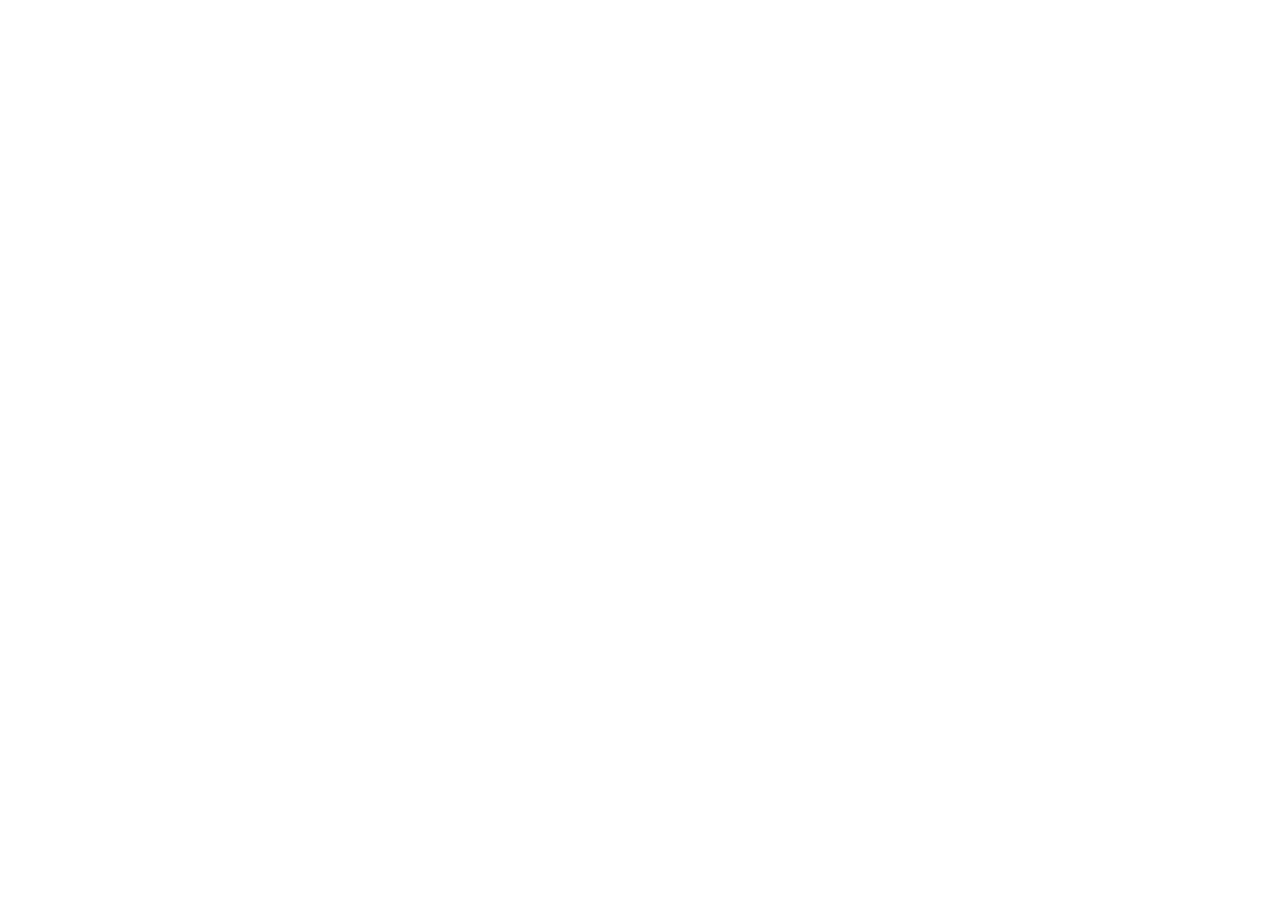
==== commit 28954e29: "exam results" ====
--- a/index.html
+++ b/index.html
@@ -1,177 +1,10 @@
 <!DOCTYPE html>
 <html lang="en">
-<head>
-    <meta charset="UTF-8">
-    <meta name="viewport" content="width=device-width, initial-scale=1.0">
-    <link rel="stylesheet" href="style.css">
-    <title>vaccination calendar</title>
-</head>
-<body>
-    <section class="timeline-wrapper" id="timeline-wrapper">
-        <div class="timeline-header">
-            <h1>ვაქცინაციის თაიმლაინი</h1>
-            <nav class="header-navigation">
-                <ul>
-                    <li class="tab-nav-item active">ბავშვი</li>
-                    <li class="tab-nav-item">ქალი</li>
-                    <li class="tab-nav-item">კაცი</li>
-                </ul>
-            </nav>
-        </div>
-        <div class="timeline">
-            <div class="card-wrapper">
-                <h2 class="virus-name"> პაპილომა </h2>
-                <div class="top-content-wrapper">
-                    <div class="side-content-holder"> 
-                        <span class="year-number">0.5</span>
-                        <span class="year-text">წელი</span>
-                    </div>
-                    <div class="side-content-holder"> 
-                        <p>შემთხვევითად გენერირებული 
-                            ტექსტი ეხმარება დიზაინერებს და 
-                            ტიპოგრაფიული ნაწარმის 
-                            შემქმნელებს, რეალურთან 
-                            მაქსიმალურად მიახლოებული 
-                            შაბლონი წარუდგინონ 
-                            შემფასებელს. ხშირადაა 
-                            შემთხვევა, როდესაც დიზაინის </p>
-                            <a href="#"> ვრცლად </a>      
-                    </div>                  
-                </div>
-                <div class="timeline-item"> 
-                    <img src="images/vaccine.png" alt="vaccine">
-                </div>
-                <div class="virus-icon-borders"> </div>
-                <img class="virus-img" src="images/virus.png" alt="virus">
-            </div>   
-            <div class="card-wrapper">
-                <h2 class="virus-name"> წითელა </h2>
-                <div class="top-content-wrapper">
-                    <div class="side-content-holder"> 
-                        <span class="year-number">0.2</span>
-                        <span class="year-text">წელი</span>
-                    </div>
-                    <div class="side-content-holder"> 
-                        <p>შემთხვევითად გენერირებული 
-                            ტექსტი ეხმარება დიზაინერებს და 
-                            ტიპოგრაფიული ნაწარმის 
-                            შემქმნელებს, რეალურთან 
-                            მაქსიმალურად მიახლოებული 
-                            შაბლონი წარუდგინონ 
-                            შემფასებელს. ხშირადაა 
-                            შემთხვევა, როდესაც დიზაინის </p>
-
-                            <a href="#"> ვრცლად </a>           
-                </div>  
-                  </div>  
-
-                <div class="timeline-item"> 
-                    <img src="images/screening.png" alt="screening">
-                </div>
-                <div class="virus-icon-borders"> </div>
-                <img class="virus-img" src="images/virus2.png" alt="virus">
-            </div>
-         
-            
-
-            <div class="card-wrapper">
-                <h2 class="virus-name">გრიპი </h2>
-                <div class="top-content-wrapper">
-                    <div class="side-content-holder"> 
-                        <span class="year-number">3</span>
-                        <span class="year-text">წელი</span>
-                    </div>
-                    <div class="side-content-holder"> 
-                        <p>შემთხვევითად გენერირებული 
-                            ტექსტი ეხმარება დიზაინერებს და 
-                            ტიპოგრაფიული ნაწარმის 
-                            შემქმნელებს, რეალურთან 
-                            მაქსიმალურად მიახლოებული 
-                            შაბლონი წარუდგინონ 
-                            შემფასებელს. ხშირადაა 
-                            შემთხვევა, როდესაც დიზაინის </p>
-
-                            <a href="#"> ვრცლად </a>           
-                </div>  
-                  </div>  
-
-                <div class="timeline-item"> 
-                    <img  class="vaccine" src="images/screening.png" alt="screening">
-                </div>
-                <div class="virus-icon-borders ver-border"> </div>
-                </div>
-           
-
-            <div class="card-wrapper">
-                <h2 class="virus-name"> წითელა </h2>
-                <div class="top-content-wrapper">
-                    <div class="side-content-holder"> 
-                        <span class="year-number">0.2</span>
-                        <span class="year-text">წელი</span>
-                    </div>
-                    <div class="side-content-holder"> 
-                        <p>შემთხვევითად გენერირებული 
-                            ტექსტი ეხმარება დიზაინერებს და 
-                            ტიპოგრაფიული ნაწარმის 
-                            შემქმნელებს, რეალურთან 
-                            მაქსიმალურად მიახლოებული 
-                            შაბლონი წარუდგინონ 
-                            შემფასებელს. ხშირადაა 
-                            შემთხვევა, როდესაც დიზაინის </p>
-
-                            <a href="#"> ვრცლად </a>           
-                </div>  
-                  </div>  
-
-                <div class="timeline-item"> 
-                    <img src="images/screening.png" alt="screening">
-                </div>
-                <div class="virus-icon-borders ver-border"> </div>
-                
-            </div>
-            
-
-
-            <div class="card-wrapper">
-                <h2 class="virus-name"> გრიპი </h2>
-                <div class="top-content-wrapper">
-                    <div class="side-content-holder"> 
-                        <span class="year-number">3</span>
-                        <span class="year-text">წელი</span>
-                    </div>
-                    <div class="side-content-holder"> 
-                        <p>შემთხვევითად გენერირებული 
-                            ტექსტი ეხმარება დიზაინერებს და 
-                            ტიპოგრაფიული ნაწარმის 
-                            შემქმნელებს, რეალურთან 
-                            მაქსიმალურად მიახლოებული 
-                            შაბლონი წარუდგინონ 
-                            შემფასებელს. ხშირადაა 
-                            შემთხვევა, როდესაც დიზაინის </p>
-
-                            <a href="#"> ვრცლად </a>           
-                </div>  
-                  </div>  
-
-                <div class="timeline-item"> 
-                    <img class="vaccine" src="images/screening.png" alt="screening">
-                </div>
-                <div class="virus-icon-borders ver-border"> </div>
-         </div>
-            
-
-
-        <div class="timeline-marks">
-            <div class="map-item">
-                <img src="images/vaccine.png" alt="vaccine">
-                <span> - ვაქცინაცია </span>
-            </div>
-            <div class="map-item">
-                <img src="images/screening.png" alt="">
-                <span> - სკრინინგი </span>
-        </div>
-     </section>
-
-</body>
-
-</html>+  <head>
+    <meta charset="UTF-8" />
+    <meta name="viewport" content="width=device-width, initial-scale=1.0" />
+    <script src="./quest25.js" defer></script>
+    <title>Document</title>
+  </head>
+  <body></body>
+</html>
